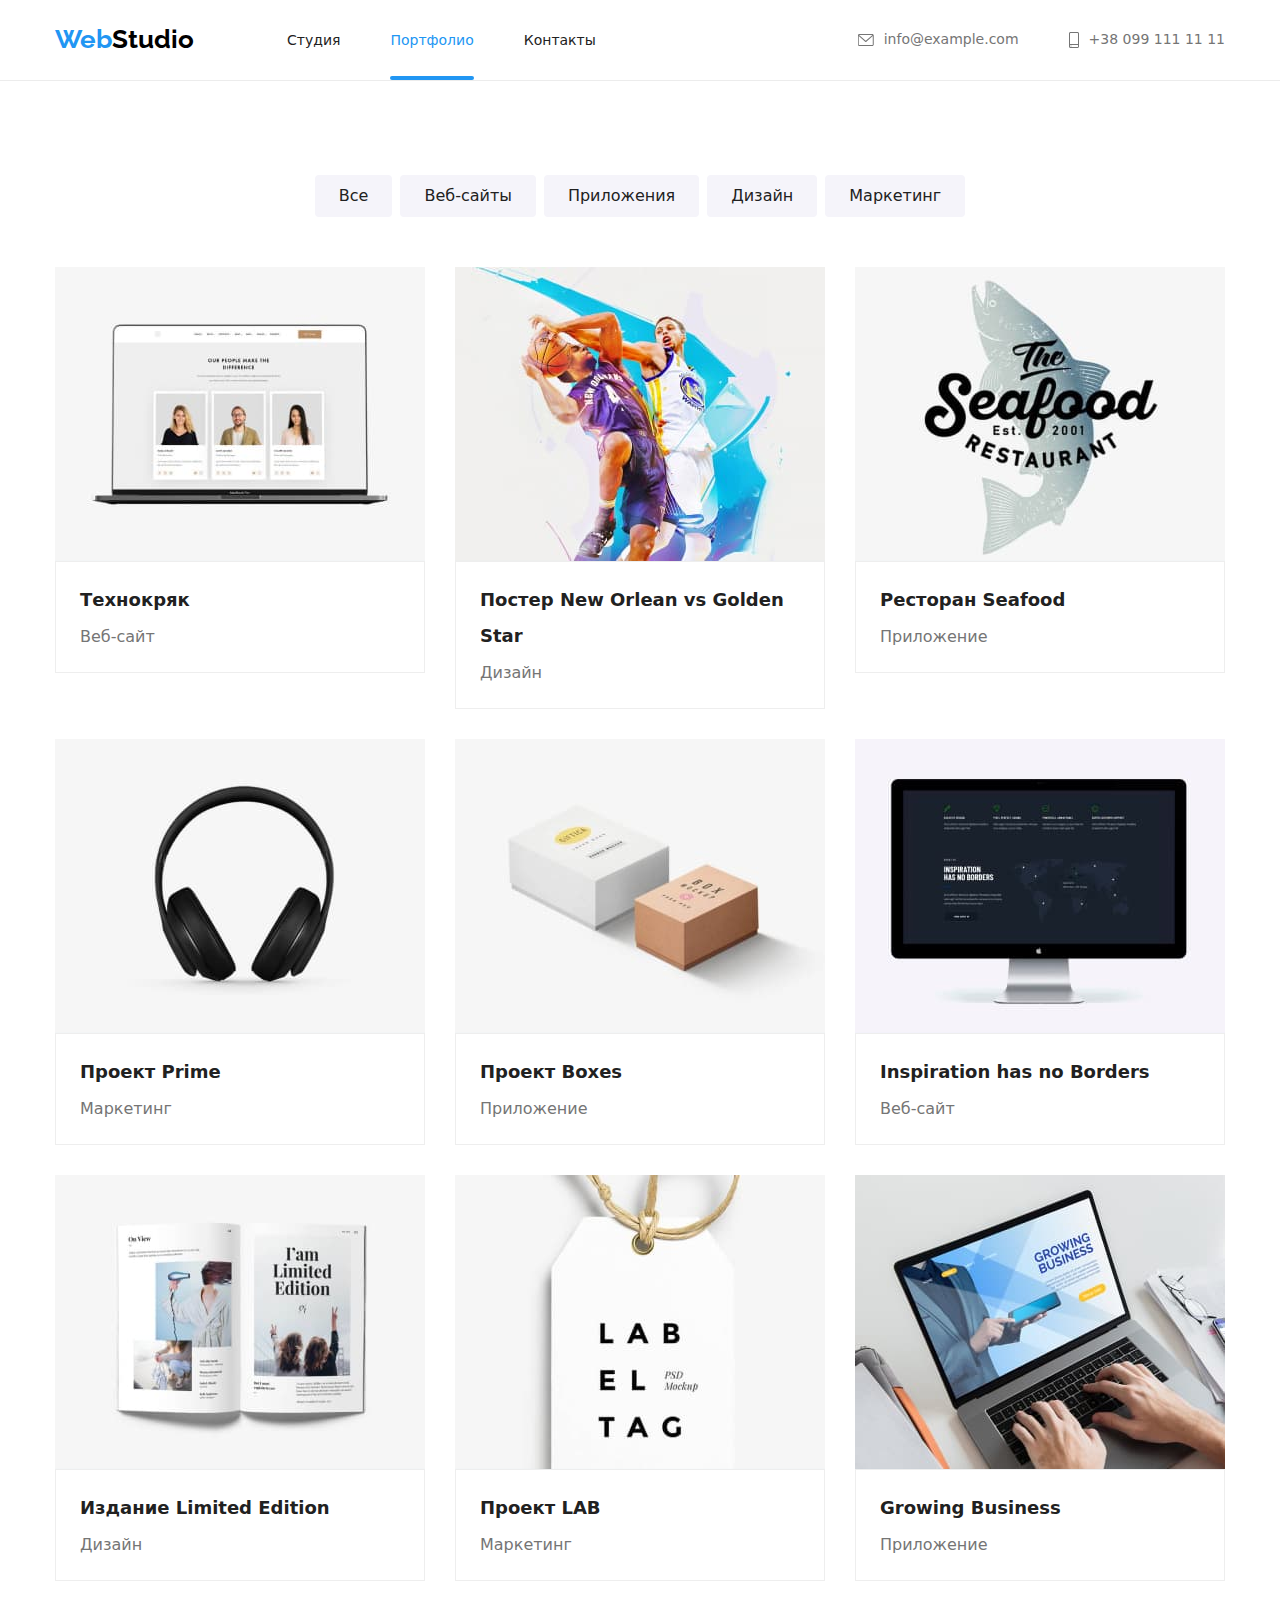
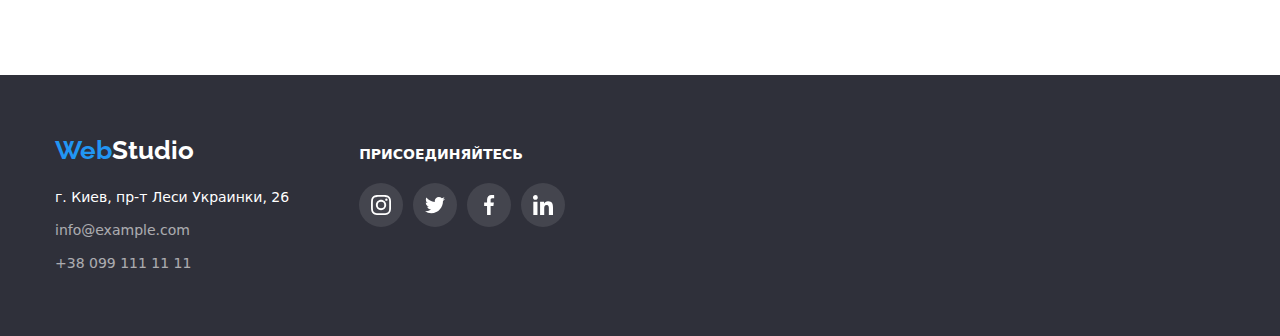
==== portfolio.html @ a7347874 "initial commit" ====
<!DOCTYPE html>
<html lang="ru">
  <head>
    <meta charset="UTF-8" />
    <meta http-equiv="X-UA-Compatible" content="IE=edge" />
    <meta name="viewport" content="width=device-width, initial-scale=1.0" />
    <link rel="stylesheet" href="./css/styles.css" />
    <link rel="preconnect" href="https://fonts.googleapis.com" />
    <link rel="preconnect" href="https://fonts.gstatic.com" crossorigin />

    <link
      rel="stylesheet"
      href="https://cdnjs.cloudflare.com/ajax/libs/modern-normalize/1.1.0/modern-normalize.min.css"
    />
    <link
      href="https://fonts.googleapis.com/css2?family=Raleway:wght@700&family=Roboto:wght@400;500;700;900&display=swap"
      rel="stylesheet"
    />
    <title>Портфолио</title>
  </head>
  <body>
    <header>
      <section class="header-section">
        <div class="container">
          <a href="#" class="logo"><span class="logo-part">Web</span>Studio</a>
          <nav>
            <ul class="nav-list">
              <li>
                <a class="nav-link nav-link-color link-color-change" href="./index.html">Студия</a>
              </li>
              <li width="78px">
                <a class="nav-link nav-link-color link-color-change curent" width="78px" href="#"
                  >Портфолио</a
                >
              </li>
              <li><a class="nav-link nav-link-color link-color-change" href="#">Контакты</a></li>
            </ul>
          </nav>
          <ul class="address-list">
            <li>
              <a
                class="address-link address-link-color link-color-change"
                href="mailto:info@example.com"
              >
                <svg class="mail" width="16" height="12">
                  <use href="./images/icons.svg#mail"></use>
                </svg>
                info@example.com
              </a>
            </li>
            <li>
              <a class="address-link address-link-color link-color-change" href="tel:380991111111">
                <svg class="phone" width="10" height="16">
                  <use href="./images/icons.svg#phone"></use>
                </svg>
                +38 099 111 11 11
              </a>
            </li>
          </ul>
        </div>
      </section>
    </header>
    <main>
      <!-- Portfolio section -->
      <section class="portfolio-section">
        <div class="container">
          <h1 class="portfolio-title">Примеры работ</h1>
          <ul class="filter-list">
            <li>
              <button type="button" class="filter-button button-change-color">Все</button>
            </li>
            <li>
              <button type="button" class="filter-button button-change-color">Веб-сайты</button>
            </li>
            <li>
              <button type="button" class="filter-button button-change-color">Приложения</button>
            </li>
            <li><button type="button" class="filter-button button-change-color">Дизайн</button></li>
            <li>
              <button type="button" class="filter-button button-change-color">Маркетинг</button>
            </li>
          </ul>

          <!-- portfolio list -->

          <ul class="project-list">
            <li class="project-card">
              <a href="#">
                <div class="thumb">
                  <img
                    src="./images/port1.jpg"
                    width="370"
                    alt="Открытый ноутбук с сайтом на экране"
                  />
                  <p class="overlay">
                    Технокряк это современная площадка распространения коронавируса. Компании
                    используют эту платформу для цифрового шпионажа и атак на защищённые сервера
                    конкурентов.
                  </p>
                </div>
                <div class="project-card-description">
                  <p class="project-title">Технокряк</p>
                  <span class="project-type">Веб-сайт</span>
                </div>
              </a>
            </li>

            <li class="project-card">
              <a href="#">
                <div class="thumb">
                  <img src="./images/port2.jpg" alt="Два баскетболиста борятся за мяч" />
                  <p class="overlay">
                    Технокряк это современная площадка распространения коронавируса. Компании
                    используют эту платформу для цифрового шпионажа и атак на защищённые сервера
                    конкурентов.
                  </p>
                </div>
                <div class="project-card-description">
                  <p class="project-title">Постер New Orlean vs Golden Star</p>
                  <span class="project-type">Дизайн</span>
                </div>
              </a>
            </li>

            <li class="project-card">
              <a href="#">
                <div class="thumb">
                  <img src="./images/port3.jpg" alt="Логотип ресторана с рисунком рыбы на фоне" />
                  <p class="overlay">
                    Технокряк это современная площадка распространения коронавируса. Компании
                    используют эту платформу для цифрового шпионажа и атак на защищённые сервера
                    конкурентов.
                  </p>
                </div>
                <div class="project-card-description">
                  <p class="project-title">Ресторан Seafood</p>
                  <span class="project-type">Приложение</span>
                </div>
              </a>
            </li>

            <li class="project-card">
              <a href="#">
                <div class="thumb">
                  <img src="./images/port4.jpg" alt="Черные наушники" />
                  <p class="overlay">
                    Технокряк это современная площадка распространения коронавируса. Компании
                    используют эту платформу для цифрового шпионажа и атак на защищённые сервера
                    конкурентов.
                  </p>
                </div>
                <div class="project-card-description">
                  <p class="project-title">Проект Prime</p>
                  <span class="project-type">Маркетинг</span>
                </div>
              </a>
            </li>

            <li class="project-card">
              <a href="#">
                <div class="thumb">
                  <img src="./images/port5.jpg" alt="Две коробки, крафтовая и светлая" />
                  <p class="overlay">
                    Технокряк это современная площадка распространения коронавируса. Компании
                    используют эту платформу для цифрового шпионажа и атак на защищённые сервера
                    конкурентов.
                  </p>
                </div>
                <div class="project-card-description">
                  <p class="project-title">Проект Boxes</p>
                  <span class="project-type">Приложение</span>
                </div>
              </a>
            </li>

            <li class="project-card">
              <a href="#">
                <div class="thumb">
                  <img src="./images/port6.jpg" alt="Компьютерный монитор с сайтом на экране" />
                  <p class="overlay">
                    Технокряк это современная площадка распространения коронавируса. Компании
                    используют эту платформу для цифрового шпионажа и атак на защищённые сервера
                    конкурентов.
                  </p>
                </div>
                <div class="project-card-description">
                  <p class="project-title">Inspiration has no Borders</p>
                  <span class="project-type">Веб-сайт</span>
                </div>
              </a>
            </li>

            <li class="project-card">
              <a href="#">
                <div class="thumb">
                  <img
                    src="./images/port7.jpg"
                    alt="Открытый журнал с текстом и фотографиями на страницах"
                  />
                  <p class="overlay">
                    Технокряк это современная площадка распространения коронавируса. Компании
                    используют эту платформу для цифрового шпионажа и атак на защищённые сервера
                    конкурентов.
                  </p>
                </div>
                <div class="project-card-description">
                  <p class="project-title">Издание Limited Edition</p>
                  <span class="project-type">Дизайн</span>
                </div>
              </a>
            </li>

            <li class="project-card">
              <a href="#">
                <div class="thumb">
                  <img
                    src="./images/port8.jpg"
                    alt="Белая бирка с надписью на крафтовой веревке "
                  />
                  <p class="overlay">
                    Технокряк это современная площадка распространения коронавируса. Компании
                    используют эту платформу для цифрового шпионажа и атак на защищённые сервера
                    конкурентов.
                  </p>
                </div>
                <div class="project-card-description">
                  <p class="project-title">Проект LAB</p>
                  <span class="project-type">Маркетинг</span>
                </div>
              </a>
            </li>

            <li class="project-card">
              <a href="#">
                <div class="thumb">
                  <img src="./images/port9.jpg" alt="Открытый ноутбук с приложением на экране" />
                  <p class="overlay">
                    Технокряк это современная площадка распространения коронавируса. Компании
                    используют эту платформу для цифрового шпионажа и атак на защищённые сервера
                    конкурентов.
                  </p>
                </div>
                <div class="project-card-description">
                  <p class="project-title">Growing Business</p>
                  <span class="project-type">Приложение</span>
                </div>
              </a>
            </li>
          </ul>
        </div>
      </section>
    </main>
    <footer class="footer-section">
      <div class="container">
        <div class="footer-block">
          <div class="adress-block">
            <a class="footer-logo" href="#"><span class="logo-part">Web</span>Studio</a>
            <address class="footer-address">
              <p>г. Киев, пр-т Леси Украинки, 26</p>
              <a class="footer-address-link link-color-change" href="mailto:info@example.com"
                >info@example.com</a
              >
              <a class="footer-address-link link-color-change" href="tel:380991111111"
                >+38 099 111 11 11</a
              >
            </address>
          </div>
          <div class="join-block">
            <p class="join-offer">Присоединяйтесь</p>
            <ul>
              <li class="join-link">
                <a href="#">
                  <svg class="join-icon" width="20px" height="20px">
                    <use href="./images/icons.svg#instagram"></use>
                  </svg>
                </a>
              </li>
              <li class="join-link">
                <a href="#">
                  <svg class="join-icon" width="20px" height="20px">
                    <use href="./images/icons.svg#twitter"></use>
                  </svg>
                </a>
              </li>
              <li class="join-link">
                <a href="#">
                  <svg class="join-icon" width="20px" height="20px">
                    <use href="./images/icons.svg#facebook"></use>
                  </svg>
                </a>
              </li>
              <li class="join-link">
                <a href="#">
                  <svg class="join-icon" width="20px" height="20px">
                    <use href="./images/icons.svg#linkedin"></use>
                  </svg>
                </a>
              </li>
            </ul>
          </div>
        </div>
      </div>
    </footer>
  </body>
</html>
---- css/styles.css ----
:root {
  /* text color settings */
  --brand-color: #2196f3;
  --title-color: #212121;
  --main-text-color: #757575;
  /* background color settings */
  --main-background-color: #e5e5e5;
  --light-background-color: #f5f4fa;
  --dark-background-color: #2f303a;
  /* icon color settings */
  --icon-fill-color: #afb1b8;
}

body {
  font-family: 'Roboto', sans-serif;
  color: var(--main-text-color);
  background-color: #fff;
  margin: 0;
}
.container {
  margin: 0 auto;
  padding: 0 15px;
  width: 1200px;
}

ul {
  margin: 0;
  padding: 0;
  list-style: none;
}
img {
  display: block;
  max-width: 100%;
  height: auto;
}
a {
  cursor: pointer;
}

/* header styles */
.header-section {
  border-bottom: 1px solid #ececec;
}
.header-section div {
  display: flex;
  align-items: center;
}
.logo {
  padding: 24px 0 25px 0;
  font-family: 'Raleway', sans-serif;
  font-weight: 700;
  color: #000;
  font-size: 26px;
  line-height: 1.17;
  text-decoration: none;
}
.logo-part {
  color: var(--brand-color);
}
.nav-list {
  display: flex;
  margin-left: 93px;
}
.nav-link,
.address-link {
  padding: 32px 0;

  font-weight: 500;
  font-size: 14px;
  line-height: 1.14;
  text-decoration: none;
}
.nav-list .nav-link {
  color: var(--title-color);
}
.nav-list li:not(:last-child),
.address-list li:not(:last-child) {
  margin-right: 50px;
}
.nav-list .curent {
  position: relative;
  color: var(--brand-color);
}
.nav-list .curent::after {
  content: '';

  position: absolute;
  width: 100%;
  height: 4px;
  bottom: 0;
  right: 0;

  background: var(--brand-color);
  border-radius: 2px;
}

.address-list {
  display: flex;
  margin-left: auto;
}
.address-list .address-link {
  color: var(--main-text-color);

  display: flex;
  align-items: center;
}
.link-color-change {
  transition: color 250ms cubic-bezier(0.4, 0, 0.2, 1);
}

.link-color-change:hover,
.link-color-change:focus {
  color: var(--brand-color);
}
.mail,
.phone {
  margin-right: 10px;
  fill: currentColor;
}

.title-color {
  margin: 0;
  color: var(--title-color);
  letter-spacing: 0.03em;
}

/* hero section styles */

.hero-section {
  position: relative;
  background-color: var(--dark-background-color);
  background-image: linear-gradient(rgba(47, 48, 58, 0.4), rgba(47, 48, 58, 0.4)),
    url(../images/herobg.jpg);
  background-repeat: no-repeat;
  background-size: cover;
  min-width: 1600px;

  text-align: center;
  padding: 200px 0;
}

.hero-title {
  margin: 0 auto 30px;

  color: #fff;
  font-size: 44px;
  font-weight: 900;
  line-height: 1.36;
}
.hero-button {
  transition: box-shadow 250ms cubic-bezier(0.4, 0, 0.2, 1),
    background-color 250ms cubic-bezier(0.4, 0, 0.2, 1);

  padding: 10px 32px;
  border-radius: 4px;
  border-color: transparent;

  background-color: var(--brand-color);
  font-family: inherit;
  color: #fff;
  font-size: 16px;
  font-weight: 700;
  line-height: 1.88;
  cursor: pointer;
}
.hero-button:hover,
.hero-button:focus,
.hero-button:active {
  background-color: #188ce8;
  box-shadow: 0px 4px 4px rgba(0, 0, 0, 0.15);
}

/* why we section styles */
.section {
  padding: 94px 0;
}
.why-we-list {
  display: flex;
}
.feature-icon-thumb {
  display: flex;
  align-items: center;
  justify-content: center;
  margin-bottom: 30px;

  width: 270px;
  height: 120px;
  background: #f5f4fa;
  border-radius: 4px;
}

.why-we-card {
  flex-basis: calc((100% - 90px) / 4);
}
.why-we-card:not(:last-child) {
  margin-right: 30px;
}

.why-we-title {
  margin: 0 0 10px;

  text-transform: uppercase;
  font-size: 14px;
  line-height: 1.14;
}

.why-we-content {
  margin: 0;

  font-size: 14px;
  line-height: 1.71;
  letter-spacing: 0.03em;
}
/* what we do section styles */
.what-we-do-section {
  text-align: center;
  padding-top: 0;
}
.what-we-do-title {
  margin-bottom: 50px;

  font-size: 36px;
  line-height: 1.17;
}
.what-we-do-list {
  display: flex;
}
.what-we-do-list li:not(:last-child) {
  margin-right: 30px;
}
.what-we-do-list li {
  position: relative;
  text-align: center;
  overflow: hidden;
}
.label {
  display: block;
  width: 370px;
  position: absolute;
  bottom: 0;
  z-index: 1;
  margin: 0;
  padding: 25px 0;
  background: rgba(47, 48, 58, 0.8);

  text-transform: uppercase;
  color: #fff;
  font-weight: 700;
  font-size: 14px;
  line-height: 1.14;
  letter-spacing: 0.03em;
}

/* our team section styles */
.our-team-section {
  text-align: center;
  padding: 94px 0;

  background-color: var(--light-background-color);
}
.our-team-title {
  margin: 0 0 50px;

  font-size: 36px;
  line-height: 1.17;
}
.our-team-list {
  display: flex;
}
.our-team-card {
  background-color: #fff;
  box-shadow: 0px 1px 3px rgba(0, 0, 0, 0.12), 0px 1px 1px rgba(0, 0, 0, 0.14),
    0px 2px 1px rgba(0, 0, 0, 0.2);
  border-radius: 0px 0px 4px 4px;
}
.our-team-card:not(:last-child) {
  margin-right: 30px;
}
.our-team-description {
  display: flex;
  flex-direction: column;
  padding: 30px 0;
  align-items: center;
}
.our-team-unit {
  display: inline-block;
  margin: 0 0 10px;

  color: var(--title-color);
  font-size: 16px;
  font-weight: 500;
  line-height: 1.19;
}
.our-team-position {
  margin: 0 0 16px;
  font-size: 16px;
  line-height: 1.19;
}
.social-link-list {
  display: flex;
  width: 206px;
  justify-content: space-between;
}

.social-link {
  transition: background-color 250ms cubic-bezier(0.4, 0, 0.2, 1),
    fill 250ms cubic-bezier(0.4, 0, 0.2, 1);

  display: flex;
  width: 44px;
  height: 44px;

  justify-content: center;
  align-items: center;
  fill: var(--icon-fill-color);
  border-radius: 50%;
}

.social-link:hover,
.social-link:focus {
  background-color: var(--brand-color);
  fill: white;
}

/* clients styles */
.clients-section {
  text-align: center;
}
.clients-title {
  margin: 0 0 50px;

  font-size: 36px;
  line-height: 1.17;
}
.clients-list {
  display: flex;
}
.clients-list li:not(:last-child) {
  margin-right: 30px;
}
.clients-logo {
  transition: color 250ms cubic-bezier(0.4, 0, 0.2, 1),
    border-color 250ms cubic-bezier(0.4, 0, 0.2, 1);

  display: flex;
  justify-content: center;
  align-items: center;

  border: 1px solid;
  border-color: var(--icon-fill-color);
  border-radius: 4px;

  width: 170px;
  height: 92px;

  color: var(--icon-fill-color);
}

.clients-logo:hover,
.clients-logo:focus {
  color: var(--brand-color);
  border-color: var(--brand-color);
}

.logo-icon {
  fill: currentColor;
}

/* portfolio styles */
.portfolio-section {
  text-align: center;
  padding: 94px 0;
}
.portfolio-title {
  height: 0;
  overflow: hidden;
  position: absolute;
}
.filter-list {
  display: flex;
  margin-bottom: 50px;
  justify-content: center;
}
.filter-list li:not(:last-child) {
  margin-right: 8px;
}
.filter-button {
  padding: 6px 22px;
  border-color: transparent;
  border-radius: 4px;

  background-color: var(--light-background-color);
  font-family: inherit;
  color: var(--title-color);
  font-size: 16px;
  font-weight: 500;
  line-height: 1.63;
}
.button-change-color {
  transition: box-shadow 250ms cubic-bezier(0.4, 0, 0.2, 1),
    color 250ms cubic-bezier(0.4, 0, 0.2, 1), background-color 250ms cubic-bezier(0.4, 0, 0.2, 1);
}
.button-change-color:hover,
.button-change-color:focus,
.button-change-color:active {
  box-shadow: 0px 3px 1px rgba(0, 0, 0, 0.1), 0px 1px 2px rgba(0, 0, 0, 0.08),
    0px 2px 2px rgba(0, 0, 0, 0.12);

  color: #fff;
  background-color: var(--brand-color);
  cursor: pointer;
}
.project-list {
  display: flex;
  flex-wrap: wrap;
  justify-content: center;
  margin-right: -30px;
  margin-bottom: -30px;
}
.project-list a {
  text-decoration: none;
  color: var(--main-text-color);
}
.project-card {
  transition: box-shadow 250ms cubic-bezier(0.4, 0, 0.2, 1);

  flex-basis: calc((100% - 90px) / 3);
  margin: 0 30px 30px 0;
}
.project-card:focus,
.project-card:hover {
  box-shadow: 0px 1px 1px rgba(0, 0, 0, 0.12), 0px 4px 4px rgba(0, 0, 0, 0.06),
    1px 4px 6px rgba(0, 0, 0, 0.16);
}
.thumb {
  position: relative;
  overflow: hidden;
}
.overlay {
  position: absolute;
  width: 100%;
  height: 100%;
  left: 0;
  top: 0;
  transform: translateY(100%);
  transition: transform 1s linear;

  padding: 63px 24px;
  margin: 0;
  text-align: start;

  background: rgba(33, 150, 243, 0.9);

  font-size: 18px;
  line-height: 1.56;
  letter-spacing: 0.03em;
  color: #ffffff;
}

.project-card:hover .overlay {
  transform: translateY(0%);
}

.project-card-description {
  text-align: start;
  padding: 20px 24px;
  border: 1px solid #eeeeee;
}
.project-title {
  margin: 0 0 4px;
  color: var(--title-color);
  font-size: 18px;
  font-weight: 700;
  line-height: 2;
}
.project-type {
  font-size: 16px;
  line-height: 1.88;
}

/* footer styles */
.footer-section {
  padding: 60px 0;
  background-color: var(--dark-background-color);
}
.footer-logo {
  display: inline-block;
  margin-bottom: 20px;

  font-family: 'Raleway', sans-serif;
  color: #fff;
  text-decoration: none;
  font-weight: 700;
  font-size: 26px;
  line-height: 1.2;
}
.footer-address {
  display: flex;
  flex-direction: column;

  color: #fff;
  font-style: normal;
  font-size: 14px;
  line-height: 1.71;
}
.footer-address-link {
  display: inline-block;

  color: #fff;
  opacity: 60%;
  text-decoration: none;
}

.footer-address-link:not(:last-child),
.footer-address p {
  margin: 0 0 9px;
}
.footer-block {
  display: flex;
  align-items: baseline;
}
.join-block {
  margin-left: 70px;
}
.join-offer {
  margin: 0 0 20px;

  text-transform: uppercase;
  color: #ffffff;
  font-size: 14px;
  line-height: 1.14;
  font-weight: 700;
}
.join-block ul {
  display: flex;
}
.join-link:not(:last-child) {
  margin-right: 10px;
}
.join-link a {
  display: flex;
  justify-content: center;
  align-items: center;

  width: 44px;
  height: 44px;
  border-radius: 50%;
  background-color: rgba(255, 255, 255, 0.1);
}
.join-icon {
  fill: #ffffff;
}
.join-link {
  transition: background-color 250ms cubic-bezier(0.4, 0, 0.2, 1);
}
.join-link a:hover,
.join-link a:focus {
  background-color: var(--brand-color);
}

/* Backdrop */
.is-hidden {
  visibility: hidden;
  opacity: 0;
  pointer-events: none;

  transform: scale(0.3) translatey(100%);
  transition: 0.5s ease;
}
.backdrop {
  position: fixed;
  width: 100%;
  height: 100vh;
  left: 0px;
  top: 0px;
  z-index: 1;
  transition: 0.5s linear;

  background: rgba(0, 0, 0, 0.2);
}
.modal {
  position: absolute;
  width: 528px;
  height: 581px;
  top: 50%;
  left: 50%;
  transform: translate(-50%, -50%);
  z-index: 10;

  box-shadow: 0px 1px 3px rgba(0, 0, 0, 0.12), 0px 1px 1px rgba(0, 0, 0, 0.14),
    0px 2px 1px rgba(0, 0, 0, 0.2);
  border-radius: 4px;

  background-color: #fff;
}
.close-modal {
  display: flex;
  justify-content: center;
  align-items: center;

  position: absolute;
  width: 30px;
  height: 30px;
  top: 8px;
  right: 8px;

  border-radius: 50%;
  border: 1px solid rgba(0, 0, 0, 0.1);
  background-color: #fff;
  cursor: pointer;
}
.close-modal svg {
  transition: fill 250ms cubic-bezier(0.4, 0, 0.2, 1);
  fill: #000;
}
.close-modal:hover svg,
.close-modal:focus svg {
  fill: var(--brand-color);
}
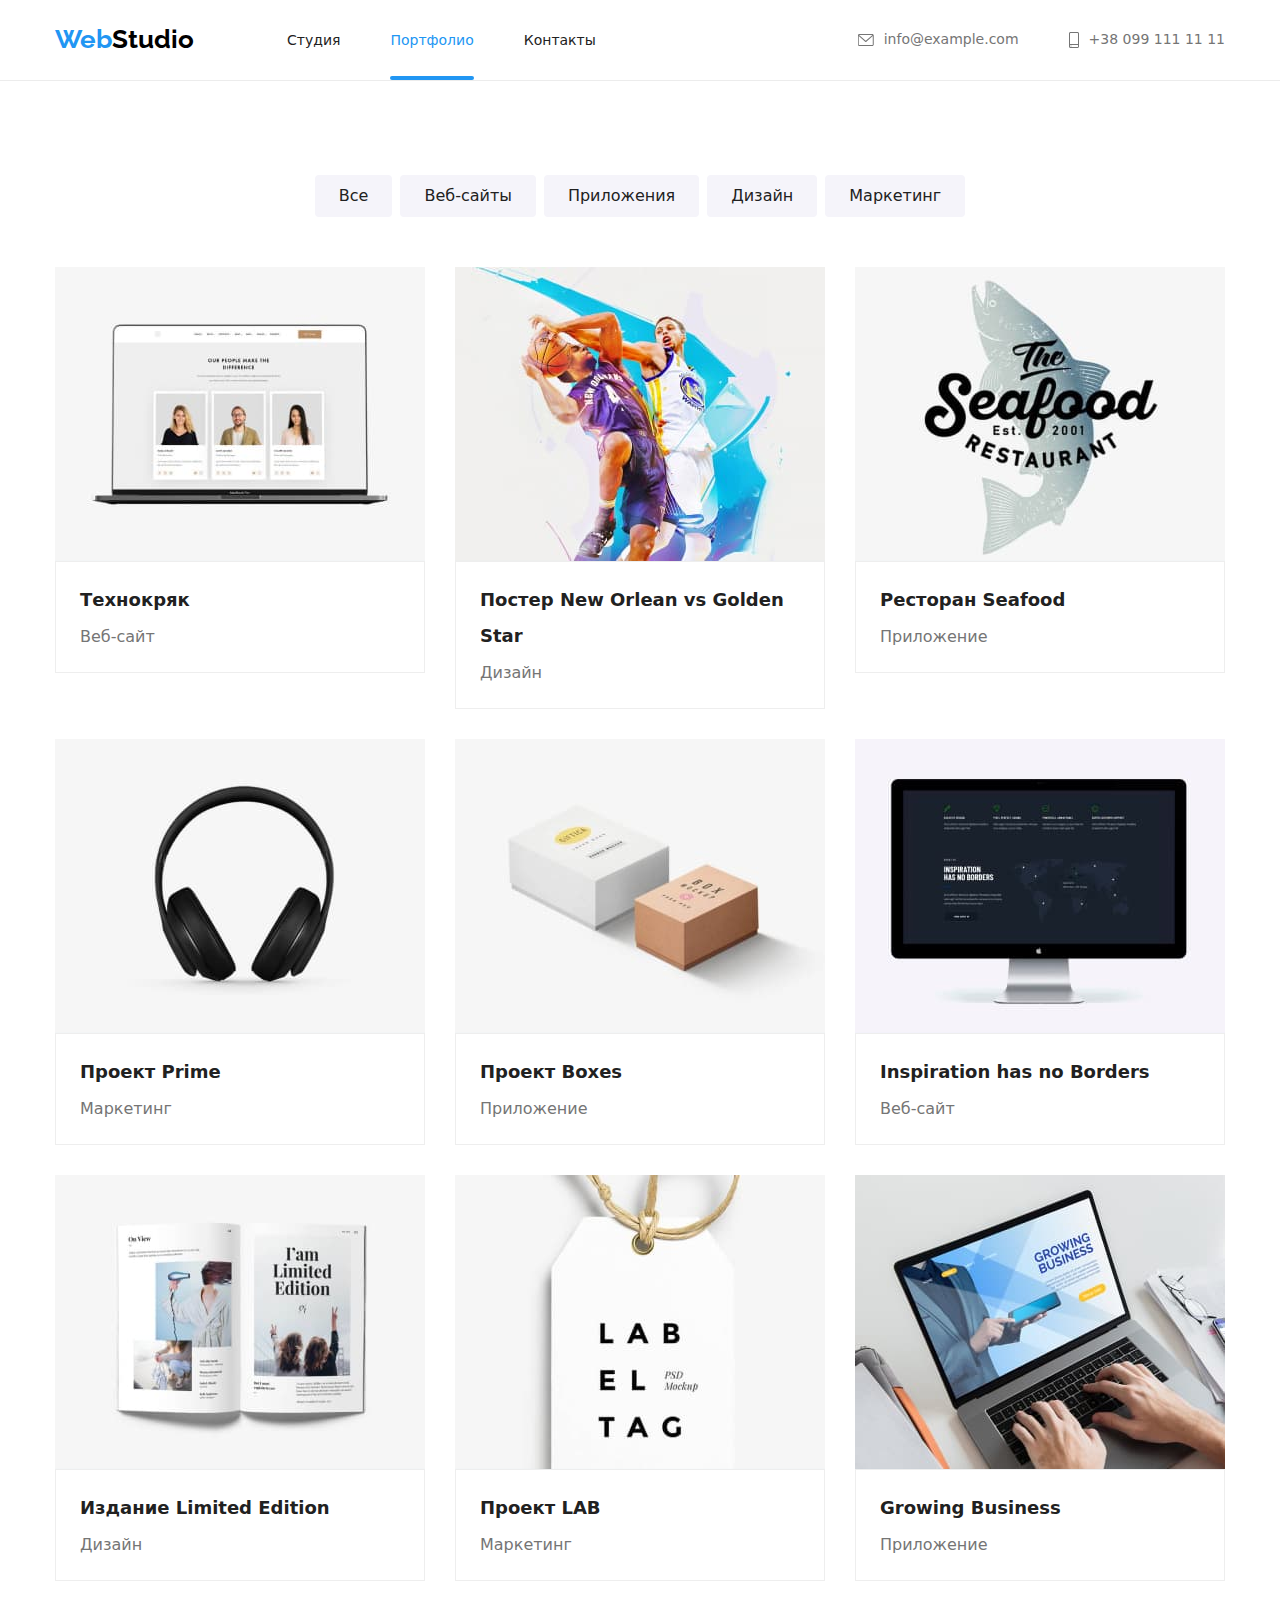
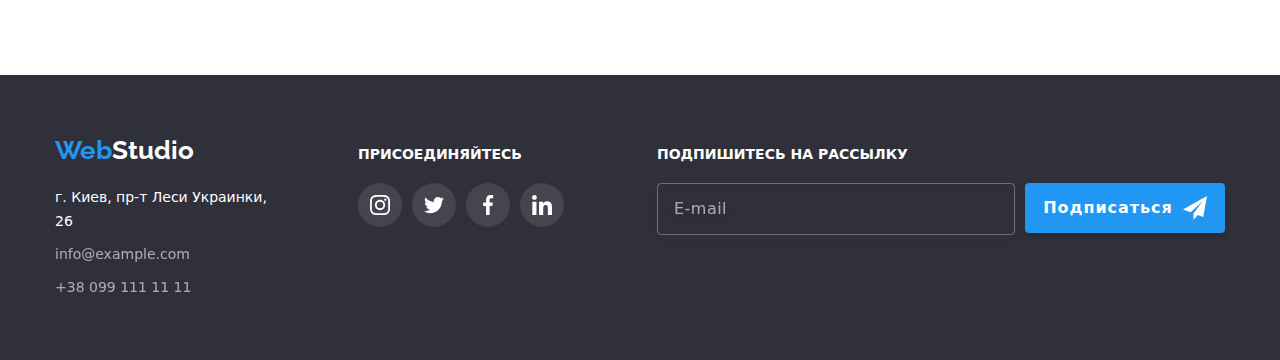
==== commit f00d8aa6: "add footer mailing block" ====
--- a/portfolio.html
+++ b/portfolio.html
@@ -298,6 +298,18 @@
               </li>
             </ul>
           </div>
+          <div class="footer-form-block">
+            <p class="mailing-offer">Подпишитесь на рассылку</p>
+            <form class="mailing-form">
+              <input class="mail-input" type="email" placeholder="E-mail" name="email" />
+              <button class="mailing-button" type="submit">
+                Подписаться
+                <svg class="send-icon" width="24" height="24">
+                  <use href="images/icons.svg#send" />
+                </svg>
+              </button>
+            </form>
+          </div>
         </div>
       </div>
     </footer>
--- a/css/styles.css
+++ b/css/styles.css
@@ -522,7 +522,8 @@
 .join-block {
   margin-left: 70px;
 }
-.join-offer {
+.join-offer,
+.mailing-offer {
   margin: 0 0 20px;
 
   text-transform: uppercase;
@@ -547,7 +548,8 @@
   border-radius: 50%;
   background-color: rgba(255, 255, 255, 0.1);
 }
-.join-icon {
+.join-icon,
+.send-icon {
   fill: #ffffff;
 }
 .join-link {
@@ -556,6 +558,77 @@
 .join-link a:hover,
 .join-link a:focus {
   background-color: var(--brand-color);
+}
+.footer-form-block {
+  margin-left: 93px;
+}
+.mailing-form {
+  display: flex;
+  flex-direction: row;
+}
+.mail-input {
+  width: 358px;
+  min-height: 50px;
+  background-color: inherit;
+
+  padding: 15px 0;
+
+  border: 1px solid rgba(255, 255, 255, 0.3);
+  box-sizing: border-box;
+  filter: drop-shadow(0px 4px 4px rgba(0, 0, 0, 0.15));
+  border-radius: 4px;
+
+  text-indent: 16px;
+  font-size: 16px;
+  line-height: 1.25;
+  letter-spacing: 0.03em;
+  color: #fff;
+
+  transition: border-color 250ms cubic-bezier(0.4, 0, 0.2, 1),
+    outline 250ms cubic-bezier(0.4, 0, 0.2, 1);
+}
+.mail-input:hover,
+.mail-input:focus,
+.mail-input:active {
+  border-color: var(--brand-color);
+  outline: var(--brand-color);
+}
+.mail-input::placeholder {
+  font-size: 16px;
+  line-height: 1.25;
+  letter-spacing: 0.03em;
+  color: rgba(255, 255, 255, 0.6);
+
+  display: flex;
+  align-items: center;
+  text-indent: 16px;
+}
+
+.mailing-button {
+  display: flex;
+  justify-content: center;
+  align-items: center;
+  text-align: center;
+
+  width: 200px;
+  height: 50px;
+  background-color: var(--brand-color);
+  box-shadow: 0px 4px 4px rgba(0, 0, 0, 0.15);
+  border-radius: 4px;
+  border-color: transparent;
+
+  padding: 10px 0;
+  margin-left: 10px;
+
+  font-weight: 700;
+  font-size: 16px;
+  line-height: 1.87;
+  letter-spacing: 0.06em;
+
+  color: #ffffff;
+}
+.send-icon {
+  margin-left: 10px;
 }
 
 /* Backdrop */
